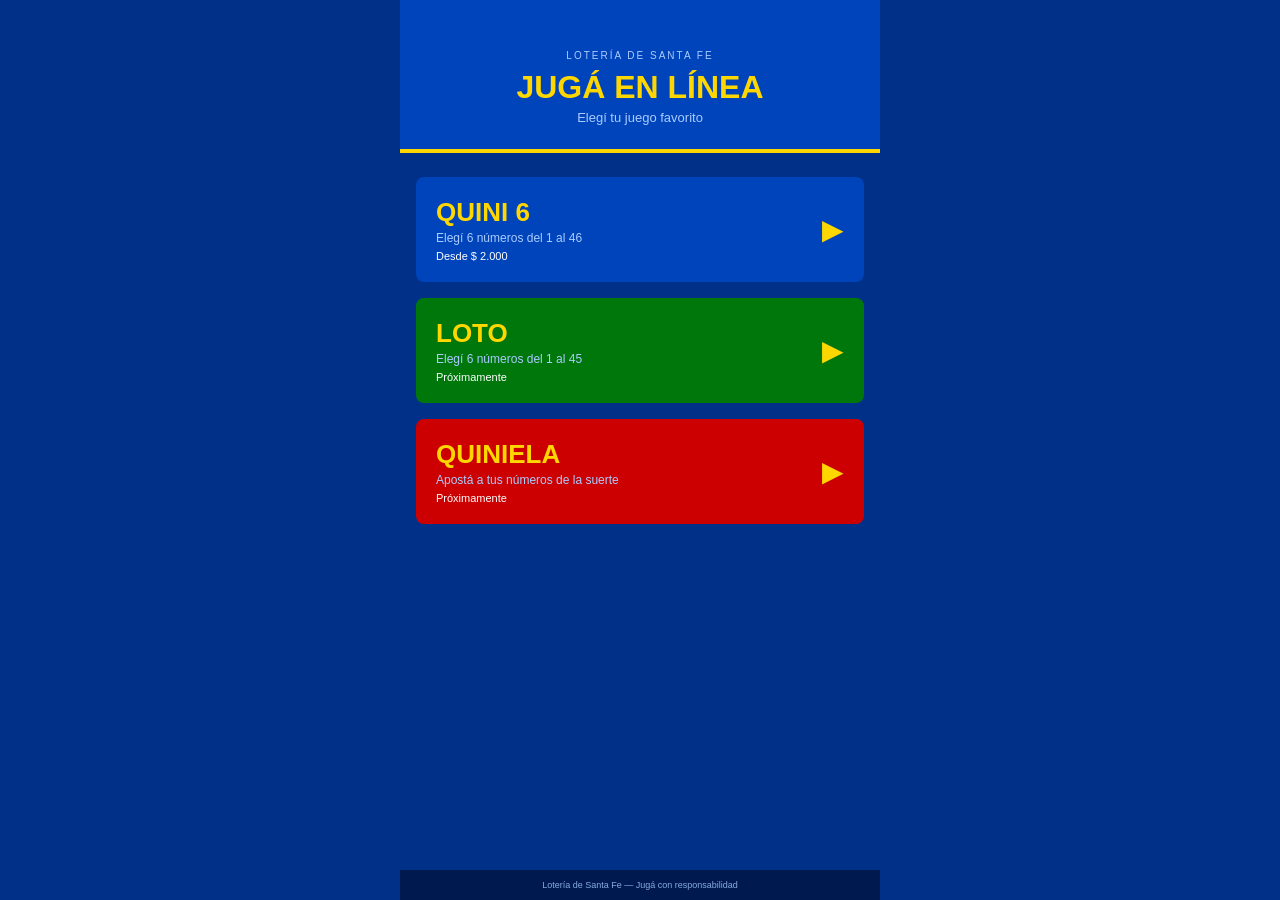
==== quini6-5.html @ 46e158b4 "Add files via upload" ====
<!DOCTYPE html>
<html lang="es">
<head>
<meta charset="UTF-8">
<meta name="viewport" content="width=device-width, initial-scale=1.0, user-scalable=no">
<title>Quini 6</title>
<style>
* { box-sizing: border-box; margin: 0; padding: 0; }
body { font-family: 'Segoe UI', sans-serif; background: #003087; min-height: 100vh; }
.app { max-width: 480px; margin: 0 auto; min-height: 100vh; }
.hidden { display: none !important; }
.stripe { height: 4px; background: #FFD700; flex-shrink: 0; }

/* HOME */
.home-wrap { min-height: 100vh; display: flex; flex-direction: column; background: #003087; }
.home-header { background: #0044BB; padding: 50px 20px 24px; text-align: center; }
.home-badge { color: #AACCFF; font-size: 10px; letter-spacing: 2px; margin-bottom: 8px; text-transform: uppercase; }
.home-title { color: #FFD700; font-size: 32px; font-weight: bold; margin-bottom: 4px; }
.home-sub { color: #AACCFF; font-size: 13px; }
.juegos-list { padding: 24px 16px; display: flex; flex-direction: column; gap: 16px; flex: 1; }
.juego-btn { display: flex; align-items: center; padding: 20px; border: none; border-radius: 8px; cursor: pointer; text-align: left; width: 100%; }
.juego-inner { flex: 1; display: flex; flex-direction: column; gap: 3px; }
.juego-titulo { color: #FFD700; font-size: 26px; font-weight: bold; }
.juego-sub { color: #AACCFF; font-size: 12px; }
.juego-precio { color: #fff; font-size: 11px; margin-top: 2px; }
.arrow-icon { color: #FFD700; font-size: 28px; }
.page-footer { background: #001A50; padding: 10px 0; text-align: center; font-size: 9px; color: #88AADD; }

/* TICKET */
.ticket-wrap { min-height: 100vh; background: #003087; display: flex; flex-direction: column; }
.ticket-header { background: #0044BB; padding: 40px 16px 16px; }
.back-btn { background: none; border: none; color: #AACCFF; font-size: 14px; cursor: pointer; margin-bottom: 8px; display: block; padding: 0; }
.ticket-logo { text-align: center; }
.logo-loteria { color: #AACCFF; font-size: 9px; letter-spacing: 2px; text-transform: uppercase; }
.logo-nombre { color: #FFD700; font-size: 38px; font-weight: bold; line-height: 1; }
.logo-url { color: #88AADD; font-size: 8px; }
.ticket-card { background: #fff; margin: 12px; border-radius: 8px; overflow: hidden; }

/* FORMULARIO */
.sec { padding: 10px 14px; }
.sec-title { color: #003087; font-size: 9px; font-weight: bold; letter-spacing: 1px; margin-bottom: 8px; text-transform: uppercase; }
.inp-row { display: flex; gap: 8px; }
.inp { flex: 1; border: 1.5px solid #D0D8E8; border-radius: 6px; padding: 9px 10px; font-size: 14px; color: #1A2540; outline: none; font-family: inherit; }
.inp:focus { border-color: #0044BB; }
.sep { height: 1px; background: #D0D8E8; margin: 0 10px; }
.instruc { text-align: center; color: #0044BB; font-size: 11px; padding: 8px 0 6px; font-style: italic; }

/* GRILLA */
.grid { display: grid; grid-template-columns: repeat(8, 1fr); gap: 3px; padding: 0 8px 8px; }
.nb { aspect-ratio: 1; border-radius: 50%; font-size: 12px; font-weight: bold; cursor: pointer; border: 1.5px solid #D0D8E8; background: #fff; color: #1A2540; font-family: inherit; transition: background 0.1s; }
.nb.act { background: #0044BB !important; color: #fff !important; border-color: #0044BB !important; }

/* ELEGIDOS */
.sel-row { display: flex; gap: 5px; margin-top: 6px; flex-wrap: wrap; }
.sn { width: 38px; height: 38px; border-radius: 50%; display: flex; align-items: center; justify-content: center; font-weight: bold; font-size: 14px; background: #fff; color: #8A9BB0; border: 1.5px solid #D0D8E8; }
.sn.ok { background: #0044BB; color: #fff; border-color: #0044BB; }

/* MODALIDADES */
.modal-sec { background: #F2F4F8; padding: 14px 16px; }
.modal-row { display: flex; align-items: center; padding: 4px 0; }
.modal-row input[type=checkbox] { width: 17px; height: 17px; margin-right: 10px; accent-color: #0044BB; cursor: pointer; flex-shrink: 0; }
.modal-lbl { flex: 1; font-size: 13px; color: #1A2540; }
.modal-precio { font-size: 13px; color: #8A9BB0; }
.modal-precio.fijo { color: #0044BB; font-weight: bold; }

/* TOTAL */
.total-sec { padding: 12px 14px; }
.total-lbl { color: #8A9BB0; font-size: 9px; font-weight: bold; text-transform: uppercase; letter-spacing: 1px; }
.total-val { color: #003087; font-size: 32px; font-weight: bold; }
.tkt-footer { background: #003087; padding: 6px 0; text-align: center; font-size: 8px; color: #88AADD; }

/* BOTONES */
.err-box { color: #CC0000; font-size: 12px; text-align: center; padding: 8px 14px; background: #FFF0F0; margin: 0; }
.btns-row { display: flex; gap: 8px; padding: 12px 12px 8px; }
.btn-nuevo { flex: 1; height: 50px; background: #fff; color: #0044BB; border: 2px solid #0044BB; border-radius: 6px; font-weight: bold; font-size: 12px; cursor: pointer; font-family: inherit; }
.btn-pagar { flex: 2; height: 50px; background: #009EE3; color: #fff; border: none; border-radius: 6px; font-weight: bold; font-size: 13px; cursor: pointer; font-family: inherit; }
.btn-pagar:disabled { opacity: 0.6; cursor: not-allowed; }
.btn-reg { width: calc(100% - 24px); margin: 0 12px 14px; height: 42px; background: #003087; color: #FFD700; border: 1.5px solid #FFD700; border-radius: 6px; font-weight: bold; font-size: 12px; cursor: pointer; font-family: inherit; }

/* REGISTRO */
.reg-wrap { min-height: 100vh; background: #003087; }
.reg-body { padding: 16px; }
.btn-clear { background: #CC0000; color: #fff; border: none; border-radius: 6px; padding: 7px 14px; font-size: 12px; cursor: pointer; float: right; font-family: inherit; }
.pcard { background: #fff; border-radius: 8px; padding: 14px; margin-bottom: 12px; }
.ph { display: flex; justify-content: space-between; align-items: center; margin-bottom: 4px; }
.pnombre { font-weight: bold; color: #003087; font-size: 17px; }
.pestado { color: #fff; font-size: 10px; font-weight: bold; padding: 3px 10px; border-radius: 10px; }
.pfecha { color: #8A9BB0; font-size: 10px; margin-bottom: 8px; }
.pnums { display: flex; gap: 5px; flex-wrap: wrap; margin-bottom: 6px; }
.pnum { background: #0044BB; color: #fff; border-radius: 50%; width: 30px; height: 30px; display: flex; align-items: center; justify-content: center; font-weight: bold; font-size: 12px; }
.pmodal { color: #555; font-size: 11px; margin-bottom: 6px; }
.ptotal { color: #003087; font-weight: bold; font-size: 20px; }
.empty { color: #88AADD; text-align: center; margin-top: 50px; font-size: 14px; line-height: 1.6; }
</style>
</head>
<body>
<div class="app">

<!-- ===== HOME ===== -->
<div id="s-home" class="home-wrap">
  <div class="home-header">
    <div class="home-badge">Lotería de Santa Fe</div>
    <h1 class="home-title">JUGÁ EN LÍNEA</h1>
    <p class="home-sub">Elegí tu juego favorito</p>
  </div>
  <div class="stripe"></div>
  <div class="juegos-list">
    <button class="juego-btn" style="background:#0044BB" onclick="ir('quini6')">
      <div class="juego-inner">
        <span class="juego-titulo">QUINI 6</span>
        <span class="juego-sub">Elegí 6 números del 1 al 46</span>
        <span class="juego-precio">Desde $ 2.000</span>
      </div>
      <span class="arrow-icon">&#9654;</span>
    </button>
    <button class="juego-btn" style="background:#00770A" onclick="alert('LOTO - Proximamente')">
      <div class="juego-inner">
        <span class="juego-titulo">LOTO</span>
        <span class="juego-sub">Elegí 6 números del 1 al 45</span>
        <span class="juego-precio">Próximamente</span>
      </div>
      <span class="arrow-icon">&#9654;</span>
    </button>
    <button class="juego-btn" style="background:#CC0000" onclick="alert('QUINIELA - Proximamente')">
      <div class="juego-inner">
        <span class="juego-titulo">QUINIELA</span>
        <span class="juego-sub">Apostá a tus números de la suerte</span>
        <span class="juego-precio">Próximamente</span>
      </div>
      <span class="arrow-icon">&#9654;</span>
    </button>
  </div>
  <div class="page-footer">Lotería de Santa Fe — Jugá con responsabilidad</div>
</div>

<!-- ===== QUINI 6 ===== -->
<div id="s-quini6" class="ticket-wrap hidden">
  <div class="ticket-header">
    <button class="back-btn" onclick="ir('home')">&#8592; Volver</button>
    <div class="ticket-logo">
      <div class="logo-loteria">Lotería de Santa Fe</div>
      <div class="logo-nombre">QUINI 6</div>
      <div class="logo-url">www.quini6.com.ar</div>
    </div>
  </div>
  <div class="stripe"></div>
  <div class="ticket-card">

    <!-- Datos jugador -->
    <div class="sec">
      <div class="sec-title">Datos del jugador</div>
      <div class="inp-row">
        <input class="inp" type="text" id="f-nombre" placeholder="Nombre" autocomplete="off">
        <input class="inp" type="text" id="f-apellido" placeholder="Apellido" autocomplete="off">
      </div>
    </div>

    <div class="sep"></div>

    <!-- Grilla -->
    <div class="instruc">Tocá los números para seleccionar 6 del 1 al 46</div>
    <div class="grid" id="the-grid"></div>

    <div class="sep"></div>

    <!-- Seleccionados -->
    <div class="sec">
      <div class="sec-title">Tus números elegidos</div>
      <div class="sel-row" id="the-sel"></div>
    </div>

    <div class="sep"></div>

    <!-- Modalidades -->
    <div class="modal-sec">
      <div class="sec-title">Modalidades</div>
      <div class="modal-row">
        <input type="checkbox" checked disabled>
        <span class="modal-lbl" style="font-weight:700">Tradicional</span>
        <span class="modal-precio fijo">$ 2.000</span>
      </div>
      <div class="modal-row">
        <input type="checkbox" id="m-seg" onchange="updTotal()">
        <span class="modal-lbl">La Segunda</span>
        <span class="modal-precio">+ $ 500</span>
      </div>
      <div class="modal-row">
        <input type="checkbox" id="m-rev" onchange="updTotal()">
        <span class="modal-lbl">La Revancha</span>
        <span class="modal-precio">+ $ 500</span>
      </div>
      <div class="modal-row">
        <input type="checkbox" id="m-bon" onchange="updTotal()">
        <span class="modal-lbl">El Bono</span>
        <span class="modal-precio">+ $ 300</span>
      </div>
      <div class="modal-row">
        <input type="checkbox" id="m-sie" onchange="updTotal()">
        <span class="modal-lbl">Siempre Sale</span>
        <span class="modal-precio">+ $ 300</span>
      </div>
    </div>

    <div class="stripe"></div>

    <!-- Total -->
    <div class="total-sec">
      <div class="total-lbl">Valor del ticket</div>
      <div class="total-val" id="the-total">$ 2.000</div>
    </div>

    <div class="tkt-footer">Lotería de Santa Fe — Jugá con responsabilidad</div>

    <div id="the-err" class="err-box hidden"></div>

    <div class="btns-row">
      <button class="btn-nuevo" onclick="resetTicket()">&#127903; NUEVO</button>
      <button class="btn-pagar" id="the-btn" onclick="pagar()">&#128179; PAGAR CON MP</button>
    </div>
    <button class="btn-reg" onclick="ir('registro')">&#128203; Ver Registro de Jugadas</button>
  </div>
</div>

<!-- ===== REGISTRO ===== -->
<div id="s-registro" class="reg-wrap hidden">
  <div class="ticket-header">
    <button class="back-btn" onclick="ir('quini6')">&#8592; Volver</button>
    <div style="color:#FFD700;font-size:22px;font-weight:bold;margin-top:8px">&#128203; Registro de Jugadas</div>
  </div>
  <div class="stripe"></div>
  <div class="reg-body" id="the-reg"></div>
</div>

</div><!-- /app -->

<script>
var TK = "APP_USR-568665875980720-052317-9d18a0edf0bf14aea2ac0fc3c4b4e644-261429114";
var nums = [];

/* NAVEGACION */
function ir(pantalla) {
  ["home","quini6","registro"].forEach(function(s) {
    document.getElementById("s-"+s).classList.add("hidden");
  });
  document.getElementById("s-"+pantalla).classList.remove("hidden");
  if (pantalla === "registro") { mostrarRegistro(); }
  window.scrollTo(0,0);
}

/* GRILLA */
function initGrid() {
  var g = document.getElementById("the-grid");
  g.innerHTML = "";
  for (var i = 1; i <= 46; i++) {
    (function(n) {
      var b = document.createElement("button");
      b.id = "n"+n;
      b.className = "nb";
      b.textContent = n;
      b.onclick = function() { clickNum(n); };
      g.appendChild(b);
    })(i);
  }
}

function clickNum(n) {
  var i = nums.indexOf(n);
  if (i >= 0) {
    nums.splice(i,1);
    document.getElementById("n"+n).classList.remove("act");
  } else {
    if (nums.length >= 6) { return; }
    nums.push(n);
    nums.sort(function(a,b){ return a-b; });
    document.getElementById("n"+n).classList.add("act");
  }
  paintSel();
}

function paintSel() {
  var r = document.getElementById("the-sel");
  r.innerHTML = "";
  for (var i = 0; i < 6; i++) {
    var d = document.createElement("div");
    if (nums[i] !== undefined) {
      d.className = "sn ok";
      d.textContent = nums[i];
    } else {
      d.className = "sn";
      d.textContent = "-";
    }
    r.appendChild(d);
  }
}

/* TOTAL */
function getTotal() {
  var t = 2000;
  if (document.getElementById("m-seg").checked) { t += 500; }
  if (document.getElementById("m-rev").checked) { t += 500; }
  if (document.getElementById("m-bon").checked) { t += 300; }
  if (document.getElementById("m-sie").checked) { t += 300; }
  return t;
}

function updTotal() {
  document.getElementById("the-total").textContent = "$ " + getTotal().toLocaleString("es-AR");
}

function getModal() {
  var p = ["Tradicional"];
  if (document.getElementById("m-seg").checked) { p.push("La Segunda"); }
  if (document.getElementById("m-rev").checked) { p.push("La Revancha"); }
  if (document.getElementById("m-bon").checked) { p.push("El Bono"); }
  if (document.getElementById("m-sie").checked) { p.push("Siempre Sale"); }
  return p.join(", ");
}

/* LIMPIAR */
function resetTicket() {
  nums = [];
  for (var i = 1; i <= 46; i++) {
    var b = document.getElementById("n"+i);
    if (b) { b.classList.remove("act"); }
  }
  document.getElementById("m-seg").checked = false;
  document.getElementById("m-rev").checked = false;
  document.getElementById("m-bon").checked = false;
  document.getElementById("m-sie").checked = false;
  document.getElementById("f-nombre").value = "";
  document.getElementById("f-apellido").value = "";
  paintSel();
  updTotal();
  showErr("");
}

function showErr(msg) {
  var e = document.getElementById("the-err");
  if (msg) { e.textContent = msg; e.classList.remove("hidden"); }
  else { e.classList.add("hidden"); }
}

/* PAGO */
function pagar() {
  var nombre = document.getElementById("f-nombre").value.trim();
  var apellido = document.getElementById("f-apellido").value.trim();

  if (!nombre || !apellido) {
    showErr("Por favor ingresa nombre y apellido.");
    return;
  }
  if (nums.length < 6) {
    showErr("Debes seleccionar exactamente 6 numeros.");
    return;
  }
  showErr("");

  var total = getTotal();
  var modal = getModal();
  var pid = Date.now();

  /* El titulo es NOMBRE APELLIDO - aparece en el comprobante de MP */
  var titulo = nombre + " " + apellido + " - QUINI 6";
  var detalle = "Nums: " + nums.join("-") + " | " + modal;

  var btn = document.getElementById("the-btn");
  btn.disabled = true;
  btn.textContent = "Procesando...";

  var body = {
    items: [
      {
        id: "quini6-" + pid,
        title: titulo,
        description: detalle,
        quantity: 1,
        unit_price: total,
        currency_id: "ARS"
      }
    ],
    payer: {
      name: nombre,
      surname: apellido
    },
    external_reference: String(pid)
  };

  var pedido = {
    id: pid,
    fecha: new Date().toLocaleString("es-AR"),
    nombre: nombre,
    apellido: apellido,
    numeros: nums.slice(),
    modalidades: modal,
    total: total,
    estado: "pendiente"
  };

  fetch("https://api.mercadopago.com/checkout/preferences", {
    method: "POST",
    headers: {
      "Content-Type": "application/json",
      "Authorization": "Bearer " + TK
    },
    body: JSON.stringify(body)
  })
  .then(function(r) { return r.json(); })
  .then(function(d) {
    pedido.mp_id = d.id || "";
    savePedido(pedido);
    if (d.init_point) {
      window.location.href = d.init_point;
    } else {
      showErr("MP error: " + (d.message || d.error || JSON.stringify(d)));
    }
  })
  .catch(function(e) {
    savePedido(pedido);
    showErr("Error de conexion. Pedido guardado en Registro.");
  })
  .finally(function() {
    btn.disabled = false;
    btn.textContent = "PAGAR CON MP";
  });
}

/* STORAGE */
function savePedido(p) {
  var lista = loadPedidos();
  lista.unshift(p);
  try { localStorage.setItem("q6v2", JSON.stringify(lista)); } catch(e) {}
}

function loadPedidos() {
  try {
    var d = localStorage.getItem("q6v2");
    return d ? JSON.parse(d) : [];
  } catch(e) { return []; }
}

/* REGISTRO */
function mostrarRegistro() {
  var lista = loadPedidos();
  var c = document.getElementById("the-reg");
  if (!lista.length) {
    c.innerHTML = "<div class='empty'>No hay jugadas registradas todavia.<br>Las jugadas aparecen aqui despues de pagar.</div>";
    return;
  }
  var h = "<button class='btn-clear' onclick='borrarRegistro()'>Borrar todo</button><div style='clear:both;margin-bottom:12px'></div>";
  for (var i = 0; i < lista.length; i++) {
    var p = lista[i];
    var col = p.estado === "pagado" ? "#00A650" : "#FF8C00";
    var ns = "";
    for (var j = 0; j < p.numeros.length; j++) {
      ns += "<div class='pnum'>" + p.numeros[j] + "</div>";
    }
    h += "<div class='pcard'>"
      + "<div class='ph'><span class='pnombre'>" + p.nombre + " " + p.apellido + "</span>"
      + "<span class='pestado' style='background:" + col + "'>" + p.estado + "</span></div>"
      + "<div class='pfecha'>" + p.fecha + "</div>"
      + "<div class='pnums'>" + ns + "</div>"
      + "<div class='pmodal'>" + p.modalidades + "</div>"
      + "<div class='ptotal'>$ " + p.total.toLocaleString("es-AR") + "</div>"
      + "</div>";
  }
  c.innerHTML = h;
}

function borrarRegistro() {
  if (confirm("Borrar todo el registro?")) {
    try { localStorage.removeItem("q6v2"); } catch(e) {}
    mostrarRegistro();
  }
}

/* INIT */
initGrid();
paintSel();
</script>
</body>
</html>
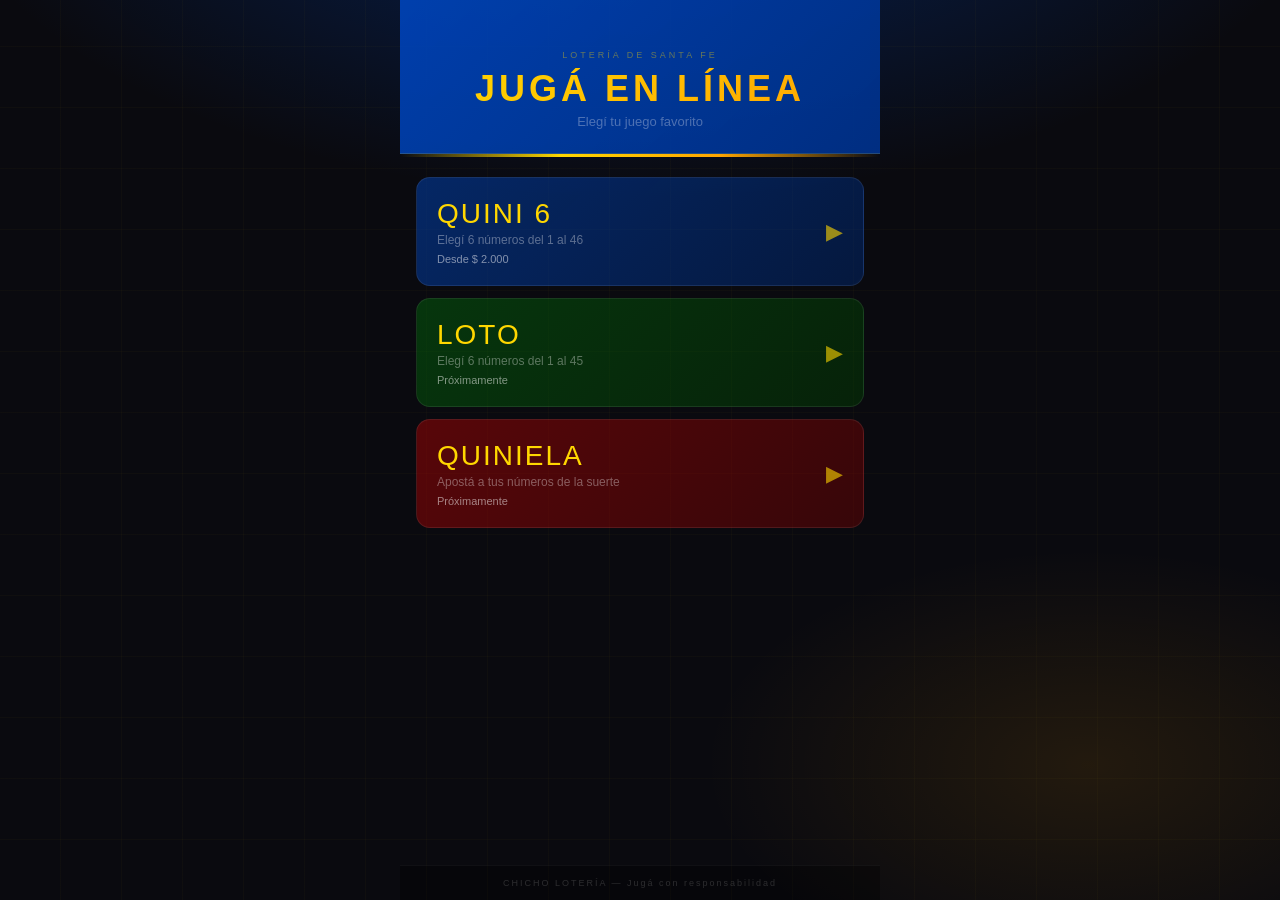
==== commit bf2573b6: "Rename quini6-5-1.html to quini6-5.html" ====
--- a/quini6-5.html
+++ b/quini6-5.html
@@ -3,101 +3,477 @@
 <head>
 <meta charset="UTF-8">
 <meta name="viewport" content="width=device-width, initial-scale=1.0, user-scalable=no">
-<title>Quini 6</title>
+<title>CHICHO — Quini 6</title>
+<link href="https://fonts.googleapis.com/css2?family=Bebas+Neue&family=Outfit:wght@300;400;600;700&display=swap" rel="stylesheet">
 <style>
+:root {
+  --gold: #FFD700;
+  --gold2: #FFA500;
+  --dark: #0A0A0F;
+  --blue: #0044BB;
+  --blue2: #003087;
+  --glass: rgba(255,255,255,0.05);
+  --glass-border: rgba(255,215,0,0.15);
+}
+
 * { box-sizing: border-box; margin: 0; padding: 0; }
-body { font-family: 'Segoe UI', sans-serif; background: #003087; min-height: 100vh; }
-.app { max-width: 480px; margin: 0 auto; min-height: 100vh; }
+body {
+  font-family: 'Outfit', sans-serif;
+  background: var(--dark);
+  min-height: 100vh;
+  color: #fff;
+  overflow-x: hidden;
+}
+
 .hidden { display: none !important; }
-.stripe { height: 4px; background: #FFD700; flex-shrink: 0; }
-
-/* HOME */
-.home-wrap { min-height: 100vh; display: flex; flex-direction: column; background: #003087; }
-.home-header { background: #0044BB; padding: 50px 20px 24px; text-align: center; }
-.home-badge { color: #AACCFF; font-size: 10px; letter-spacing: 2px; margin-bottom: 8px; text-transform: uppercase; }
-.home-title { color: #FFD700; font-size: 32px; font-weight: bold; margin-bottom: 4px; }
-.home-sub { color: #AACCFF; font-size: 13px; }
-.juegos-list { padding: 24px 16px; display: flex; flex-direction: column; gap: 16px; flex: 1; }
-.juego-btn { display: flex; align-items: center; padding: 20px; border: none; border-radius: 8px; cursor: pointer; text-align: left; width: 100%; }
+
+/* FONDO */
+.bg {
+  position: fixed;
+  inset: 0;
+  z-index: 0;
+  background:
+    radial-gradient(ellipse 80% 60% at 50% -20%, rgba(0,68,187,0.45) 0%, transparent 70%),
+    radial-gradient(ellipse 50% 40% at 85% 85%, rgba(255,165,0,0.1) 0%, transparent 60%),
+    #0A0A0F;
+  pointer-events: none;
+}
+.bg::before {
+  content: '';
+  position: absolute;
+  inset: 0;
+  background-image:
+    repeating-linear-gradient(0deg, transparent, transparent 60px, rgba(255,215,0,0.025) 60px, rgba(255,215,0,0.025) 61px),
+    repeating-linear-gradient(90deg, transparent, transparent 60px, rgba(255,215,0,0.025) 60px, rgba(255,215,0,0.025) 61px);
+}
+
+/* APP */
+.app {
+  position: relative;
+  z-index: 1;
+  max-width: 480px;
+  margin: 0 auto;
+  min-height: 100vh;
+}
+
+/* HEADER */
+.header {
+  background: linear-gradient(135deg, rgba(0,68,187,0.9), rgba(0,48,135,0.95));
+  backdrop-filter: blur(20px);
+  border-bottom: 1px solid var(--glass-border);
+  padding: 44px 20px 20px;
+  text-align: center;
+  position: relative;
+}
+.back-btn {
+  position: absolute;
+  left: 16px;
+  top: 44px;
+  background: rgba(255,255,255,0.08);
+  border: 1px solid rgba(255,255,255,0.12);
+  border-radius: 8px;
+  color: rgba(255,255,255,0.6);
+  font-family: 'Outfit', sans-serif;
+  font-size: 13px;
+  padding: 6px 12px;
+  cursor: pointer;
+  transition: all 0.2s;
+}
+.back-btn:hover { background: rgba(255,255,255,0.12); color: #fff; }
+
+.header-badge {
+  font-size: 9px;
+  letter-spacing: 3px;
+  color: rgba(255,215,0,0.5);
+  text-transform: uppercase;
+  margin-bottom: 6px;
+}
+.header-title {
+  font-family: 'Bebas Neue', sans-serif;
+  font-size: 48px;
+  letter-spacing: 4px;
+  background: linear-gradient(135deg, var(--gold), var(--gold2), #ffe566);
+  -webkit-background-clip: text;
+  -webkit-text-fill-color: transparent;
+  background-clip: text;
+  filter: drop-shadow(0 0 20px rgba(255,215,0,0.3));
+  line-height: 1;
+}
+.header-url {
+  font-size: 9px;
+  color: rgba(255,255,255,0.2);
+  letter-spacing: 2px;
+  margin-top: 4px;
+}
+
+.stripe { height: 3px; background: linear-gradient(90deg, transparent, var(--gold), var(--gold2), transparent); }
+
+/* CARD */
+.card {
+  background: linear-gradient(135deg, rgba(255,255,255,0.04), rgba(255,255,255,0.01));
+  border: 1px solid var(--glass-border);
+  border-radius: 16px;
+  margin: 14px 12px;
+  overflow: hidden;
+  backdrop-filter: blur(10px);
+}
+
+/* SECCIONES */
+.sec { padding: 14px 16px; }
+.sec-title {
+  font-size: 9px;
+  font-weight: 700;
+  letter-spacing: 2px;
+  color: rgba(255,215,0,0.5);
+  text-transform: uppercase;
+  margin-bottom: 10px;
+}
+.sep { height: 1px; background: rgba(255,255,255,0.05); margin: 0 12px; }
+
+/* INPUTS */
+.inp-row { display: flex; gap: 10px; }
+.inp {
+  flex: 1;
+  background: rgba(255,255,255,0.05);
+  border: 1px solid rgba(255,255,255,0.1);
+  border-radius: 10px;
+  padding: 12px 14px;
+  font-size: 14px;
+  color: #fff;
+  font-family: 'Outfit', sans-serif;
+  outline: none;
+  transition: border-color 0.2s;
+}
+.inp:focus { border-color: rgba(255,215,0,0.4); }
+.inp::placeholder { color: rgba(255,255,255,0.2); }
+
+/* INSTRUCCION */
+.instruc {
+  text-align: center;
+  font-size: 11px;
+  color: rgba(255,215,0,0.4);
+  padding: 10px 0 8px;
+  letter-spacing: 1px;
+  font-style: italic;
+}
+
+/* GRILLA */
+.grid {
+  display: grid;
+  grid-template-columns: repeat(8, 1fr);
+  gap: 4px;
+  padding: 0 10px 12px;
+}
+.nb {
+  aspect-ratio: 1;
+  border-radius: 50%;
+  font-size: 11px;
+  font-weight: 700;
+  cursor: pointer;
+  background: rgba(255,255,255,0.05);
+  border: 1px solid rgba(255,255,255,0.1);
+  color: rgba(255,255,255,0.6);
+  font-family: 'Outfit', sans-serif;
+  transition: all 0.15s;
+}
+.nb:hover { background: rgba(255,255,255,0.1); color: #fff; }
+.nb.act {
+  background: linear-gradient(135deg, var(--blue), var(--blue2)) !important;
+  border-color: rgba(255,215,0,0.4) !important;
+  color: #fff !important;
+  box-shadow: 0 0 12px rgba(0,68,187,0.5);
+}
+
+/* SELECCIONADOS */
+.sel-row { display: flex; gap: 6px; margin-top: 8px; flex-wrap: wrap; }
+.sn {
+  width: 38px;
+  height: 38px;
+  border-radius: 50%;
+  display: flex;
+  align-items: center;
+  justify-content: center;
+  font-weight: 700;
+  font-size: 13px;
+  background: rgba(255,255,255,0.04);
+  color: rgba(255,255,255,0.2);
+  border: 1px solid rgba(255,255,255,0.08);
+}
+.sn.ok {
+  background: linear-gradient(135deg, var(--blue), var(--blue2));
+  color: #fff;
+  border-color: rgba(255,215,0,0.3);
+  box-shadow: 0 0 10px rgba(0,68,187,0.4);
+}
+
+/* MODALIDADES */
+.modal-sec {
+  background: rgba(255,255,255,0.02);
+  border-top: 1px solid rgba(255,255,255,0.05);
+  border-bottom: 1px solid rgba(255,255,255,0.05);
+  padding: 14px 16px;
+}
+.modal-row {
+  display: flex;
+  align-items: center;
+  padding: 5px 0;
+  border-bottom: 1px solid rgba(255,255,255,0.04);
+}
+.modal-row:last-child { border-bottom: none; }
+.modal-row input[type=checkbox] {
+  width: 17px;
+  height: 17px;
+  margin-right: 12px;
+  accent-color: var(--gold);
+  cursor: pointer;
+  flex-shrink: 0;
+}
+.modal-lbl { flex: 1; font-size: 13px; color: rgba(255,255,255,0.7); }
+.modal-lbl.fijo { font-weight: 700; color: #fff; }
+.modal-precio { font-size: 13px; color: rgba(255,255,255,0.3); }
+.modal-precio.fijo { color: var(--gold); font-weight: 700; }
+
+/* TOTAL */
+.total-sec { padding: 16px; }
+.total-lbl {
+  font-size: 9px;
+  font-weight: 700;
+  letter-spacing: 2px;
+  color: rgba(255,215,0,0.4);
+  text-transform: uppercase;
+  margin-bottom: 4px;
+}
+.total-val {
+  font-family: 'Bebas Neue', sans-serif;
+  font-size: 42px;
+  letter-spacing: 2px;
+  background: linear-gradient(135deg, var(--gold), var(--gold2));
+  -webkit-background-clip: text;
+  -webkit-text-fill-color: transparent;
+  background-clip: text;
+  filter: drop-shadow(0 0 15px rgba(255,215,0,0.3));
+}
+
+/* ERROR */
+.err-box {
+  background: rgba(255,68,68,0.1);
+  border: 1px solid rgba(255,68,68,0.2);
+  border-radius: 8px;
+  color: #ff6666;
+  font-size: 12px;
+  text-align: center;
+  padding: 10px 14px;
+  margin: 0 12px 8px;
+}
+
+/* BOTONES */
+.btns-row { display: flex; gap: 10px; padding: 12px 12px 8px; }
+
+.btn-nuevo {
+  flex: 1;
+  height: 52px;
+  background: rgba(255,255,255,0.04);
+  border: 1px solid rgba(255,255,255,0.12);
+  border-radius: 12px;
+  color: rgba(255,255,255,0.7);
+  font-family: 'Outfit', sans-serif;
+  font-size: 12px;
+  font-weight: 600;
+  letter-spacing: 1px;
+  cursor: pointer;
+  transition: all 0.2s;
+}
+.btn-nuevo:hover { background: rgba(255,255,255,0.08); color: #fff; }
+
+.btn-pagar {
+  flex: 2;
+  height: 52px;
+  background: linear-gradient(135deg, #009EE3, #0070B8);
+  border: none;
+  border-radius: 12px;
+  color: #fff;
+  font-family: 'Outfit', sans-serif;
+  font-size: 14px;
+  font-weight: 700;
+  letter-spacing: 1px;
+  cursor: pointer;
+  transition: all 0.2s;
+  box-shadow: 0 4px 20px rgba(0,158,227,0.3);
+}
+.btn-pagar:hover { transform: translateY(-1px); box-shadow: 0 6px 25px rgba(0,158,227,0.4); }
+.btn-pagar:disabled { opacity: 0.5; cursor: not-allowed; transform: none; }
+
+.btn-reg {
+  width: calc(100% - 24px);
+  margin: 0 12px 16px;
+  height: 44px;
+  background: rgba(255,215,0,0.06);
+  border: 1px solid rgba(255,215,0,0.2);
+  border-radius: 12px;
+  color: rgba(255,215,0,0.7);
+  font-family: 'Outfit', sans-serif;
+  font-size: 12px;
+  font-weight: 600;
+  letter-spacing: 1px;
+  cursor: pointer;
+  transition: all 0.2s;
+}
+.btn-reg:hover { background: rgba(255,215,0,0.1); color: var(--gold); }
+
+/* FOOTER */
+.tkt-footer {
+  text-align: center;
+  font-size: 8px;
+  color: rgba(255,255,255,0.15);
+  letter-spacing: 2px;
+  padding: 8px 0;
+  border-top: 1px solid rgba(255,255,255,0.04);
+}
+
+/* ── SCREENS HOME/REGISTRO ── */
+.screen-home {
+  min-height: 100vh;
+  display: flex;
+  flex-direction: column;
+}
+.home-header {
+  background: linear-gradient(135deg, rgba(0,68,187,0.9), rgba(0,48,135,0.95));
+  border-bottom: 1px solid var(--glass-border);
+  padding: 50px 20px 24px;
+  text-align: center;
+}
+.home-badge { font-size: 9px; letter-spacing: 3px; color: rgba(255,215,0,0.4); text-transform: uppercase; margin-bottom: 8px; }
+.home-title {
+  font-family: 'Bebas Neue', sans-serif;
+  font-size: 36px;
+  letter-spacing: 4px;
+  background: linear-gradient(135deg, var(--gold), var(--gold2));
+  -webkit-background-clip: text;
+  -webkit-text-fill-color: transparent;
+  background-clip: text;
+}
+.home-sub { font-size: 13px; color: rgba(255,255,255,0.3); margin-top: 4px; }
+
+.juegos-list { padding: 20px 16px; display: flex; flex-direction: column; gap: 12px; flex: 1; }
+
+.juego-btn {
+  display: flex;
+  align-items: center;
+  padding: 20px;
+  border: 1px solid rgba(255,255,255,0.08);
+  border-radius: 14px;
+  cursor: pointer;
+  text-align: left;
+  width: 100%;
+  transition: all 0.2s;
+  position: relative;
+  overflow: hidden;
+}
+.juego-btn::before {
+  content: '';
+  position: absolute;
+  inset: 0;
+  background: rgba(255,255,255,0.03);
+  opacity: 0;
+  transition: opacity 0.2s;
+}
+.juego-btn:hover { transform: translateY(-2px); border-color: rgba(255,215,0,0.2); }
+.juego-btn:hover::before { opacity: 1; }
+
 .juego-inner { flex: 1; display: flex; flex-direction: column; gap: 3px; }
-.juego-titulo { color: #FFD700; font-size: 26px; font-weight: bold; }
-.juego-sub { color: #AACCFF; font-size: 12px; }
-.juego-precio { color: #fff; font-size: 11px; margin-top: 2px; }
-.arrow-icon { color: #FFD700; font-size: 28px; }
-.page-footer { background: #001A50; padding: 10px 0; text-align: center; font-size: 9px; color: #88AADD; }
-
-/* TICKET */
-.ticket-wrap { min-height: 100vh; background: #003087; display: flex; flex-direction: column; }
-.ticket-header { background: #0044BB; padding: 40px 16px 16px; }
-.back-btn { background: none; border: none; color: #AACCFF; font-size: 14px; cursor: pointer; margin-bottom: 8px; display: block; padding: 0; }
-.ticket-logo { text-align: center; }
-.logo-loteria { color: #AACCFF; font-size: 9px; letter-spacing: 2px; text-transform: uppercase; }
-.logo-nombre { color: #FFD700; font-size: 38px; font-weight: bold; line-height: 1; }
-.logo-url { color: #88AADD; font-size: 8px; }
-.ticket-card { background: #fff; margin: 12px; border-radius: 8px; overflow: hidden; }
-
-/* FORMULARIO */
-.sec { padding: 10px 14px; }
-.sec-title { color: #003087; font-size: 9px; font-weight: bold; letter-spacing: 1px; margin-bottom: 8px; text-transform: uppercase; }
-.inp-row { display: flex; gap: 8px; }
-.inp { flex: 1; border: 1.5px solid #D0D8E8; border-radius: 6px; padding: 9px 10px; font-size: 14px; color: #1A2540; outline: none; font-family: inherit; }
-.inp:focus { border-color: #0044BB; }
-.sep { height: 1px; background: #D0D8E8; margin: 0 10px; }
-.instruc { text-align: center; color: #0044BB; font-size: 11px; padding: 8px 0 6px; font-style: italic; }
-
-/* GRILLA */
-.grid { display: grid; grid-template-columns: repeat(8, 1fr); gap: 3px; padding: 0 8px 8px; }
-.nb { aspect-ratio: 1; border-radius: 50%; font-size: 12px; font-weight: bold; cursor: pointer; border: 1.5px solid #D0D8E8; background: #fff; color: #1A2540; font-family: inherit; transition: background 0.1s; }
-.nb.act { background: #0044BB !important; color: #fff !important; border-color: #0044BB !important; }
-
-/* ELEGIDOS */
-.sel-row { display: flex; gap: 5px; margin-top: 6px; flex-wrap: wrap; }
-.sn { width: 38px; height: 38px; border-radius: 50%; display: flex; align-items: center; justify-content: center; font-weight: bold; font-size: 14px; background: #fff; color: #8A9BB0; border: 1.5px solid #D0D8E8; }
-.sn.ok { background: #0044BB; color: #fff; border-color: #0044BB; }
-
-/* MODALIDADES */
-.modal-sec { background: #F2F4F8; padding: 14px 16px; }
-.modal-row { display: flex; align-items: center; padding: 4px 0; }
-.modal-row input[type=checkbox] { width: 17px; height: 17px; margin-right: 10px; accent-color: #0044BB; cursor: pointer; flex-shrink: 0; }
-.modal-lbl { flex: 1; font-size: 13px; color: #1A2540; }
-.modal-precio { font-size: 13px; color: #8A9BB0; }
-.modal-precio.fijo { color: #0044BB; font-weight: bold; }
-
-/* TOTAL */
-.total-sec { padding: 12px 14px; }
-.total-lbl { color: #8A9BB0; font-size: 9px; font-weight: bold; text-transform: uppercase; letter-spacing: 1px; }
-.total-val { color: #003087; font-size: 32px; font-weight: bold; }
-.tkt-footer { background: #003087; padding: 6px 0; text-align: center; font-size: 8px; color: #88AADD; }
-
-/* BOTONES */
-.err-box { color: #CC0000; font-size: 12px; text-align: center; padding: 8px 14px; background: #FFF0F0; margin: 0; }
-.btns-row { display: flex; gap: 8px; padding: 12px 12px 8px; }
-.btn-nuevo { flex: 1; height: 50px; background: #fff; color: #0044BB; border: 2px solid #0044BB; border-radius: 6px; font-weight: bold; font-size: 12px; cursor: pointer; font-family: inherit; }
-.btn-pagar { flex: 2; height: 50px; background: #009EE3; color: #fff; border: none; border-radius: 6px; font-weight: bold; font-size: 13px; cursor: pointer; font-family: inherit; }
-.btn-pagar:disabled { opacity: 0.6; cursor: not-allowed; }
-.btn-reg { width: calc(100% - 24px); margin: 0 12px 14px; height: 42px; background: #003087; color: #FFD700; border: 1.5px solid #FFD700; border-radius: 6px; font-weight: bold; font-size: 12px; cursor: pointer; font-family: inherit; }
+.juego-titulo { font-family: 'Bebas Neue', sans-serif; font-size: 28px; letter-spacing: 2px; color: var(--gold); }
+.juego-sub { font-size: 12px; color: rgba(255,255,255,0.35); }
+.juego-precio { font-size: 11px; color: rgba(255,255,255,0.5); margin-top: 3px; }
+.arrow-icon { color: var(--gold); font-size: 22px; opacity: 0.6; }
+
+.page-footer {
+  background: rgba(0,0,0,0.3);
+  border-top: 1px solid rgba(255,255,255,0.04);
+  padding: 12px 0;
+  text-align: center;
+  font-size: 9px;
+  color: rgba(255,255,255,0.15);
+  letter-spacing: 2px;
+}
 
 /* REGISTRO */
-.reg-wrap { min-height: 100vh; background: #003087; }
+.reg-wrap { min-height: 100vh; }
 .reg-body { padding: 16px; }
-.btn-clear { background: #CC0000; color: #fff; border: none; border-radius: 6px; padding: 7px 14px; font-size: 12px; cursor: pointer; float: right; font-family: inherit; }
-.pcard { background: #fff; border-radius: 8px; padding: 14px; margin-bottom: 12px; }
-.ph { display: flex; justify-content: space-between; align-items: center; margin-bottom: 4px; }
-.pnombre { font-weight: bold; color: #003087; font-size: 17px; }
-.pestado { color: #fff; font-size: 10px; font-weight: bold; padding: 3px 10px; border-radius: 10px; }
-.pfecha { color: #8A9BB0; font-size: 10px; margin-bottom: 8px; }
-.pnums { display: flex; gap: 5px; flex-wrap: wrap; margin-bottom: 6px; }
-.pnum { background: #0044BB; color: #fff; border-radius: 50%; width: 30px; height: 30px; display: flex; align-items: center; justify-content: center; font-weight: bold; font-size: 12px; }
-.pmodal { color: #555; font-size: 11px; margin-bottom: 6px; }
-.ptotal { color: #003087; font-weight: bold; font-size: 20px; }
-.empty { color: #88AADD; text-align: center; margin-top: 50px; font-size: 14px; line-height: 1.6; }
+
+.pcard {
+  background: linear-gradient(135deg, rgba(255,255,255,0.04), rgba(255,255,255,0.01));
+  border: 1px solid rgba(255,255,255,0.07);
+  border-radius: 14px;
+  padding: 16px;
+  margin-bottom: 12px;
+  transition: border-color 0.2s;
+}
+.pcard:hover { border-color: rgba(255,215,0,0.15); }
+
+.ph { display: flex; justify-content: space-between; align-items: flex-start; margin-bottom: 4px; }
+.pnombre { font-weight: 700; color: #fff; font-size: 17px; }
+.pestado {
+  font-size: 10px;
+  font-weight: 600;
+  padding: 3px 10px;
+  border-radius: 20px;
+  letter-spacing: 1px;
+  text-transform: uppercase;
+}
+.pestado-pend { background: rgba(255,136,68,0.15); color: #ff8844; border: 1px solid rgba(255,136,68,0.3); }
+.pestado-pag { background: rgba(68,255,136,0.15); color: #44ff88; border: 1px solid rgba(68,255,136,0.3); }
+
+.pfecha { color: rgba(255,255,255,0.25); font-size: 10px; margin-bottom: 10px; }
+.pnums { display: flex; gap: 5px; flex-wrap: wrap; margin-bottom: 8px; }
+.pnum {
+  background: linear-gradient(135deg, var(--blue), var(--blue2));
+  color: #fff;
+  border-radius: 50%;
+  width: 28px;
+  height: 28px;
+  display: flex;
+  align-items: center;
+  justify-content: center;
+  font-weight: 700;
+  font-size: 11px;
+}
+.pmodal { color: rgba(255,255,255,0.3); font-size: 11px; margin-bottom: 6px; }
+.ptotal {
+  font-family: 'Bebas Neue', sans-serif;
+  font-size: 24px;
+  letter-spacing: 1px;
+  color: var(--gold);
+}
+
+.btn-clear {
+  background: rgba(255,68,68,0.08);
+  border: 1px solid rgba(255,68,68,0.2);
+  border-radius: 8px;
+  color: rgba(255,68,68,0.6);
+  font-family: 'Outfit', sans-serif;
+  font-size: 12px;
+  padding: 7px 14px;
+  cursor: pointer;
+  float: right;
+  transition: all 0.2s;
+}
+.btn-clear:hover { background: rgba(255,68,68,0.15); color: #ff4444; }
+
+.empty {
+  color: rgba(255,255,255,0.2);
+  text-align: center;
+  margin-top: 60px;
+  font-size: 14px;
+  line-height: 1.8;
+}
 </style>
 </head>
 <body>
+<div class="bg"></div>
 <div class="app">
 
 <!-- ===== HOME ===== -->
-<div id="s-home" class="home-wrap">
+<div id="s-home" class="screen-home">
   <div class="home-header">
     <div class="home-badge">Lotería de Santa Fe</div>
     <h1 class="home-title">JUGÁ EN LÍNEA</h1>
@@ -105,7 +481,7 @@
   </div>
   <div class="stripe"></div>
   <div class="juegos-list">
-    <button class="juego-btn" style="background:#0044BB" onclick="ir('quini6')">
+    <button class="juego-btn" style="background:linear-gradient(135deg,rgba(0,68,187,0.5),rgba(0,48,135,0.4))" onclick="ir('quini6')">
       <div class="juego-inner">
         <span class="juego-titulo">QUINI 6</span>
         <span class="juego-sub">Elegí 6 números del 1 al 46</span>
@@ -113,7 +489,7 @@
       </div>
       <span class="arrow-icon">&#9654;</span>
     </button>
-    <button class="juego-btn" style="background:#00770A" onclick="alert('LOTO - Proximamente')">
+    <button class="juego-btn" style="background:linear-gradient(135deg,rgba(0,119,10,0.4),rgba(0,80,0,0.35))" onclick="alert('LOTO - Proximamente')">
       <div class="juego-inner">
         <span class="juego-titulo">LOTO</span>
         <span class="juego-sub">Elegí 6 números del 1 al 45</span>
@@ -121,7 +497,7 @@
       </div>
       <span class="arrow-icon">&#9654;</span>
     </button>
-    <button class="juego-btn" style="background:#CC0000" onclick="alert('QUINIELA - Proximamente')">
+    <button class="juego-btn" style="background:linear-gradient(135deg,rgba(204,0,0,0.4),rgba(140,0,0,0.35))" onclick="alert('QUINIELA - Proximamente')">
       <div class="juego-inner">
         <span class="juego-titulo">QUINIELA</span>
         <span class="juego-sub">Apostá a tus números de la suerte</span>
@@ -130,23 +506,20 @@
       <span class="arrow-icon">&#9654;</span>
     </button>
   </div>
-  <div class="page-footer">Lotería de Santa Fe — Jugá con responsabilidad</div>
+  <div class="page-footer">CHICHO LOTERÍA — Jugá con responsabilidad</div>
 </div>
 
 <!-- ===== QUINI 6 ===== -->
-<div id="s-quini6" class="ticket-wrap hidden">
-  <div class="ticket-header">
+<div id="s-quini6" class="hidden">
+  <div class="header">
     <button class="back-btn" onclick="ir('home')">&#8592; Volver</button>
-    <div class="ticket-logo">
-      <div class="logo-loteria">Lotería de Santa Fe</div>
-      <div class="logo-nombre">QUINI 6</div>
-      <div class="logo-url">www.quini6.com.ar</div>
-    </div>
+    <div class="header-badge">Lotería de Santa Fe</div>
+    <div class="header-title">QUINI 6</div>
+    <div class="header-url">www.quini6.com.ar</div>
   </div>
   <div class="stripe"></div>
-  <div class="ticket-card">
-
-    <!-- Datos jugador -->
+
+  <div class="card">
     <div class="sec">
       <div class="sec-title">Datos del jugador</div>
       <div class="inp-row">
@@ -154,29 +527,20 @@
         <input class="inp" type="text" id="f-apellido" placeholder="Apellido" autocomplete="off">
       </div>
     </div>
-
     <div class="sep"></div>
-
-    <!-- Grilla -->
-    <div class="instruc">Tocá los números para seleccionar 6 del 1 al 46</div>
+    <div class="instruc">Tocá los números — elegí 6 del 1 al 46</div>
     <div class="grid" id="the-grid"></div>
-
     <div class="sep"></div>
-
-    <!-- Seleccionados -->
     <div class="sec">
       <div class="sec-title">Tus números elegidos</div>
       <div class="sel-row" id="the-sel"></div>
     </div>
-
     <div class="sep"></div>
-
-    <!-- Modalidades -->
     <div class="modal-sec">
       <div class="sec-title">Modalidades</div>
       <div class="modal-row">
         <input type="checkbox" checked disabled>
-        <span class="modal-lbl" style="font-weight:700">Tradicional</span>
+        <span class="modal-lbl fijo">Tradicional</span>
         <span class="modal-precio fijo">$ 2.000</span>
       </div>
       <div class="modal-row">
@@ -200,32 +564,29 @@
         <span class="modal-precio">+ $ 300</span>
       </div>
     </div>
-
     <div class="stripe"></div>
-
-    <!-- Total -->
     <div class="total-sec">
       <div class="total-lbl">Valor del ticket</div>
       <div class="total-val" id="the-total">$ 2.000</div>
     </div>
-
-    <div class="tkt-footer">Lotería de Santa Fe — Jugá con responsabilidad</div>
-
-    <div id="the-err" class="err-box hidden"></div>
-
-    <div class="btns-row">
-      <button class="btn-nuevo" onclick="resetTicket()">&#127903; NUEVO</button>
-      <button class="btn-pagar" id="the-btn" onclick="pagar()">&#128179; PAGAR CON MP</button>
-    </div>
-    <button class="btn-reg" onclick="ir('registro')">&#128203; Ver Registro de Jugadas</button>
+    <div class="tkt-footer">CHICHO LOTERÍA — Jugá con responsabilidad</div>
   </div>
+
+  <div id="the-err" class="err-box hidden"></div>
+
+  <div class="btns-row">
+    <button class="btn-nuevo" onclick="resetTicket()">&#127903; NUEVO</button>
+    <button class="btn-pagar" id="the-btn" onclick="pagar()">&#128179; PAGAR CON MP</button>
+  </div>
+  <button class="btn-reg" onclick="ir('registro')">&#128203; Ver Registro de Jugadas</button>
 </div>
 
 <!-- ===== REGISTRO ===== -->
 <div id="s-registro" class="reg-wrap hidden">
-  <div class="ticket-header">
+  <div class="header">
     <button class="back-btn" onclick="ir('quini6')">&#8592; Volver</button>
-    <div style="color:#FFD700;font-size:22px;font-weight:bold;margin-top:8px">&#128203; Registro de Jugadas</div>
+    <div class="header-badge">Panel de jugadas</div>
+    <div class="header-title" style="font-size:36px">REGISTRO</div>
   </div>
   <div class="stripe"></div>
   <div class="reg-body" id="the-reg"></div>
@@ -237,7 +598,6 @@
 var TK = "APP_USR-568665875980720-052317-9d18a0edf0bf14aea2ac0fc3c4b4e644-261429114";
 var nums = [];
 
-/* NAVEGACION */
 function ir(pantalla) {
   ["home","quini6","registro"].forEach(function(s) {
     document.getElementById("s-"+s).classList.add("hidden");
@@ -247,7 +607,6 @@
   window.scrollTo(0,0);
 }
 
-/* GRILLA */
 function initGrid() {
   var g = document.getElementById("the-grid");
   g.innerHTML = "";
@@ -293,7 +652,6 @@
   }
 }
 
-/* TOTAL */
 function getTotal() {
   var t = 2000;
   if (document.getElementById("m-seg").checked) { t += 500; }
@@ -316,7 +674,6 @@
   return p.join(", ");
 }
 
-/* LIMPIAR */
 function resetTicket() {
   nums = [];
   for (var i = 1; i <= 46; i++) {
@@ -340,50 +697,22 @@
   else { e.classList.add("hidden"); }
 }
 
-/* PAGO */
 function pagar() {
   var nombre = document.getElementById("f-nombre").value.trim();
   var apellido = document.getElementById("f-apellido").value.trim();
-
-  if (!nombre || !apellido) {
-    showErr("Por favor ingresa nombre y apellido.");
-    return;
-  }
-  if (nums.length < 6) {
-    showErr("Debes seleccionar exactamente 6 numeros.");
-    return;
-  }
+  if (!nombre || !apellido) { showErr("Por favor ingresa nombre y apellido."); return; }
+  if (nums.length < 6) { showErr("Debes seleccionar exactamente 6 numeros."); return; }
   showErr("");
 
   var total = getTotal();
   var modal = getModal();
   var pid = Date.now();
-
-  /* El titulo es NOMBRE APELLIDO - aparece en el comprobante de MP */
   var titulo = nombre + " " + apellido + " - QUINI 6";
   var detalle = "Nums: " + nums.join("-") + " | " + modal;
 
   var btn = document.getElementById("the-btn");
   btn.disabled = true;
   btn.textContent = "Procesando...";
-
-  var body = {
-    items: [
-      {
-        id: "quini6-" + pid,
-        title: titulo,
-        description: detalle,
-        quantity: 1,
-        unit_price: total,
-        currency_id: "ARS"
-      }
-    ],
-    payer: {
-      name: nombre,
-      surname: apellido
-    },
-    external_reference: String(pid)
-  };
 
   var pedido = {
     id: pid,
@@ -398,21 +727,19 @@
 
   fetch("https://api.mercadopago.com/checkout/preferences", {
     method: "POST",
-    headers: {
-      "Content-Type": "application/json",
-      "Authorization": "Bearer " + TK
-    },
-    body: JSON.stringify(body)
+    headers: { "Content-Type": "application/json", "Authorization": "Bearer " + TK },
+    body: JSON.stringify({
+      items: [{ id: "q6-"+pid, title: titulo, description: detalle, quantity: 1, unit_price: total, currency_id: "ARS" }],
+      payer: { name: nombre, surname: apellido },
+      external_reference: String(pid)
+    })
   })
   .then(function(r) { return r.json(); })
   .then(function(d) {
     pedido.mp_id = d.id || "";
     savePedido(pedido);
-    if (d.init_point) {
-      window.location.href = d.init_point;
-    } else {
-      showErr("MP error: " + (d.message || d.error || JSON.stringify(d)));
-    }
+    if (d.init_point) { window.location.href = d.init_point; }
+    else { showErr("MP error: " + (d.message || d.error || JSON.stringify(d))); }
   })
   .catch(function(e) {
     savePedido(pedido);
@@ -424,7 +751,6 @@
   });
 }
 
-/* STORAGE */
 function savePedido(p) {
   var lista = loadPedidos();
   lista.unshift(p);
@@ -432,34 +758,31 @@
 }
 
 function loadPedidos() {
-  try {
-    var d = localStorage.getItem("q6v2");
-    return d ? JSON.parse(d) : [];
-  } catch(e) { return []; }
-}
-
-/* REGISTRO */
+  try { var d = localStorage.getItem("q6v2"); return d ? JSON.parse(d) : []; }
+  catch(e) { return []; }
+}
+
 function mostrarRegistro() {
   var lista = loadPedidos();
   var c = document.getElementById("the-reg");
   if (!lista.length) {
-    c.innerHTML = "<div class='empty'>No hay jugadas registradas todavia.<br>Las jugadas aparecen aqui despues de pagar.</div>";
+    c.innerHTML = "<div class='empty'>No hay jugadas registradas todavia.<br>Las jugadas aparecen aqui despues de completar el formulario.</div>";
     return;
   }
-  var h = "<button class='btn-clear' onclick='borrarRegistro()'>Borrar todo</button><div style='clear:both;margin-bottom:12px'></div>";
+  var h = "<button class='btn-clear' onclick='borrarRegistro()'>Borrar todo</button><div style='clear:both;margin-bottom:14px'></div>";
   for (var i = 0; i < lista.length; i++) {
     var p = lista[i];
-    var col = p.estado === "pagado" ? "#00A650" : "#FF8C00";
+    var esPag = p.estado === "pagado";
     var ns = "";
     for (var j = 0; j < p.numeros.length; j++) {
       ns += "<div class='pnum'>" + p.numeros[j] + "</div>";
     }
     h += "<div class='pcard'>"
       + "<div class='ph'><span class='pnombre'>" + p.nombre + " " + p.apellido + "</span>"
-      + "<span class='pestado' style='background:" + col + "'>" + p.estado + "</span></div>"
-      + "<div class='pfecha'>" + p.fecha + "</div>"
+      + "<span class='pestado " + (esPag ? "pestado-pag" : "pestado-pend") + "'>" + (esPag ? "✓ PAGADO" : "⏳ PEND.") + "</span></div>"
+      + "<div class='pfecha'>&#128197; " + p.fecha + "</div>"
       + "<div class='pnums'>" + ns + "</div>"
-      + "<div class='pmodal'>" + p.modalidades + "</div>"
+      + "<div class='pmodal'>&#127920; " + p.modalidades + "</div>"
       + "<div class='ptotal'>$ " + p.total.toLocaleString("es-AR") + "</div>"
       + "</div>";
   }
@@ -473,7 +796,6 @@
   }
 }
 
-/* INIT */
 initGrid();
 paintSel();
 </script>
